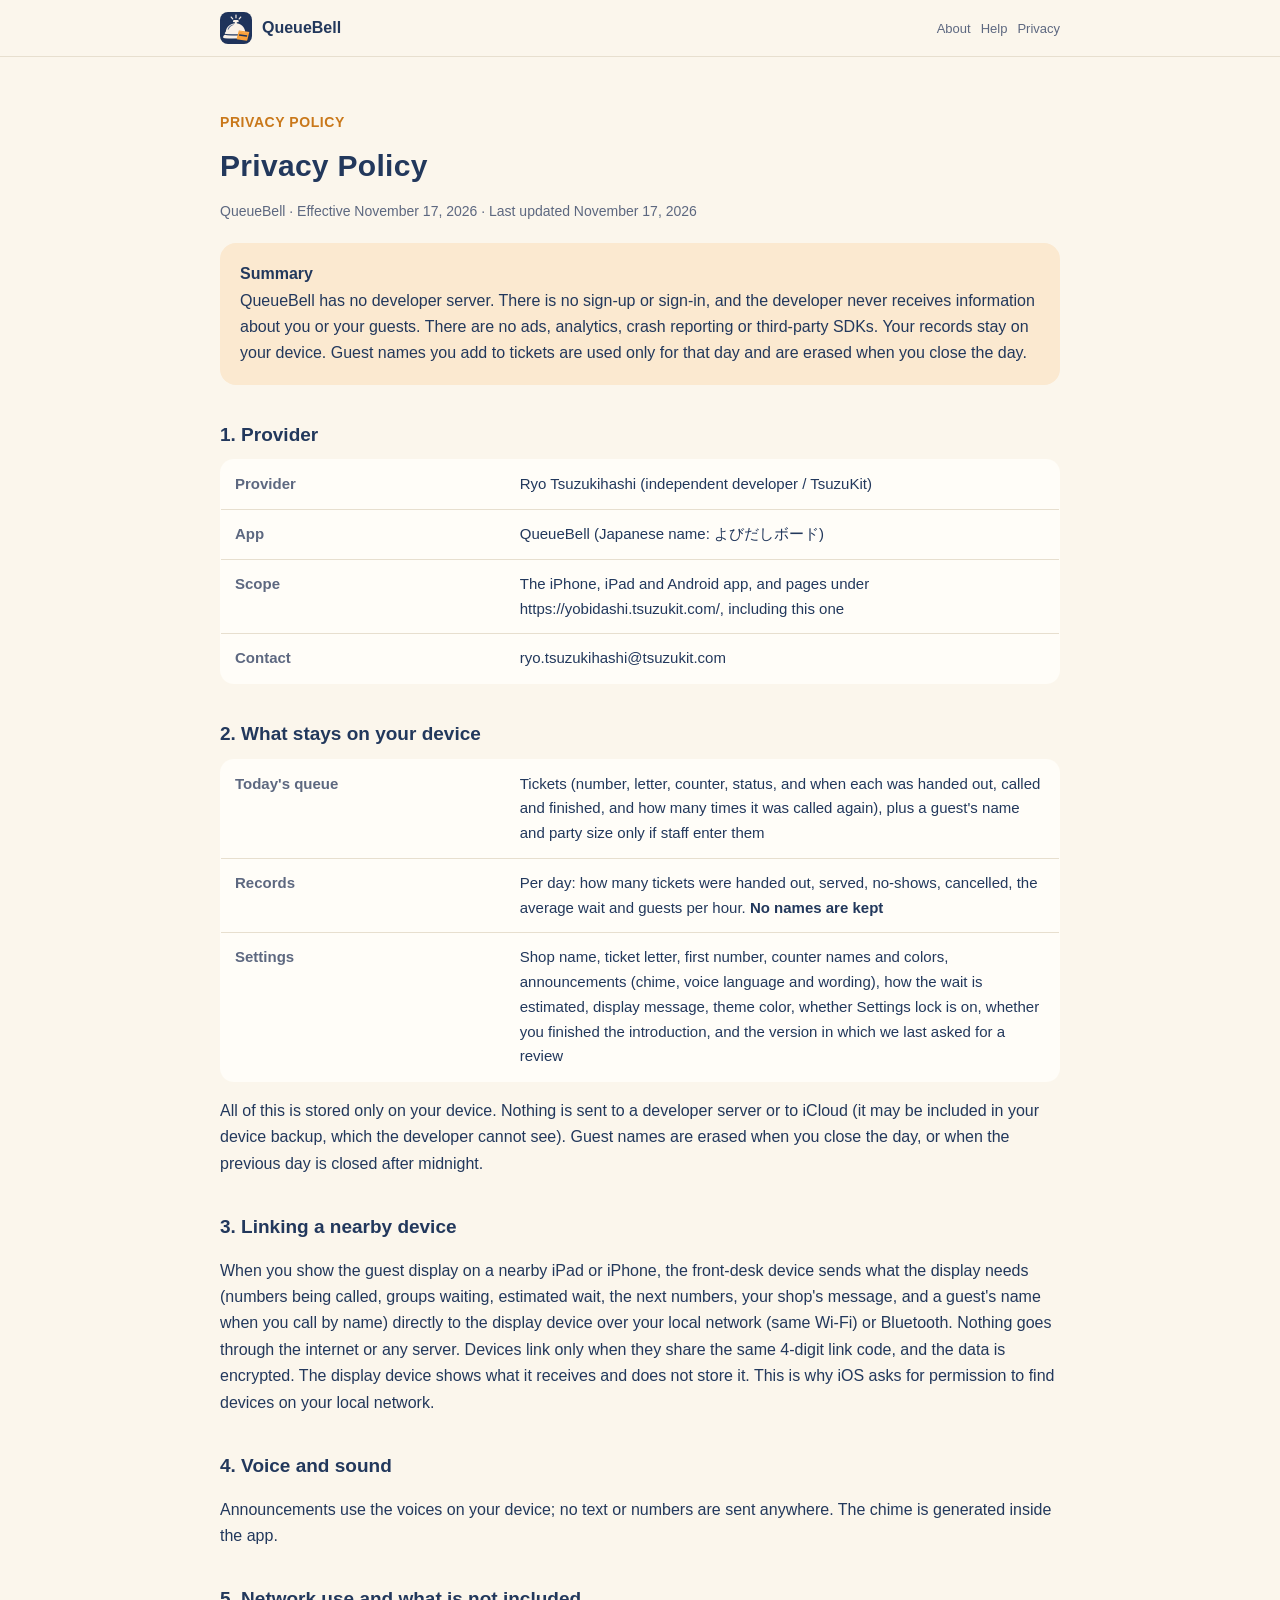
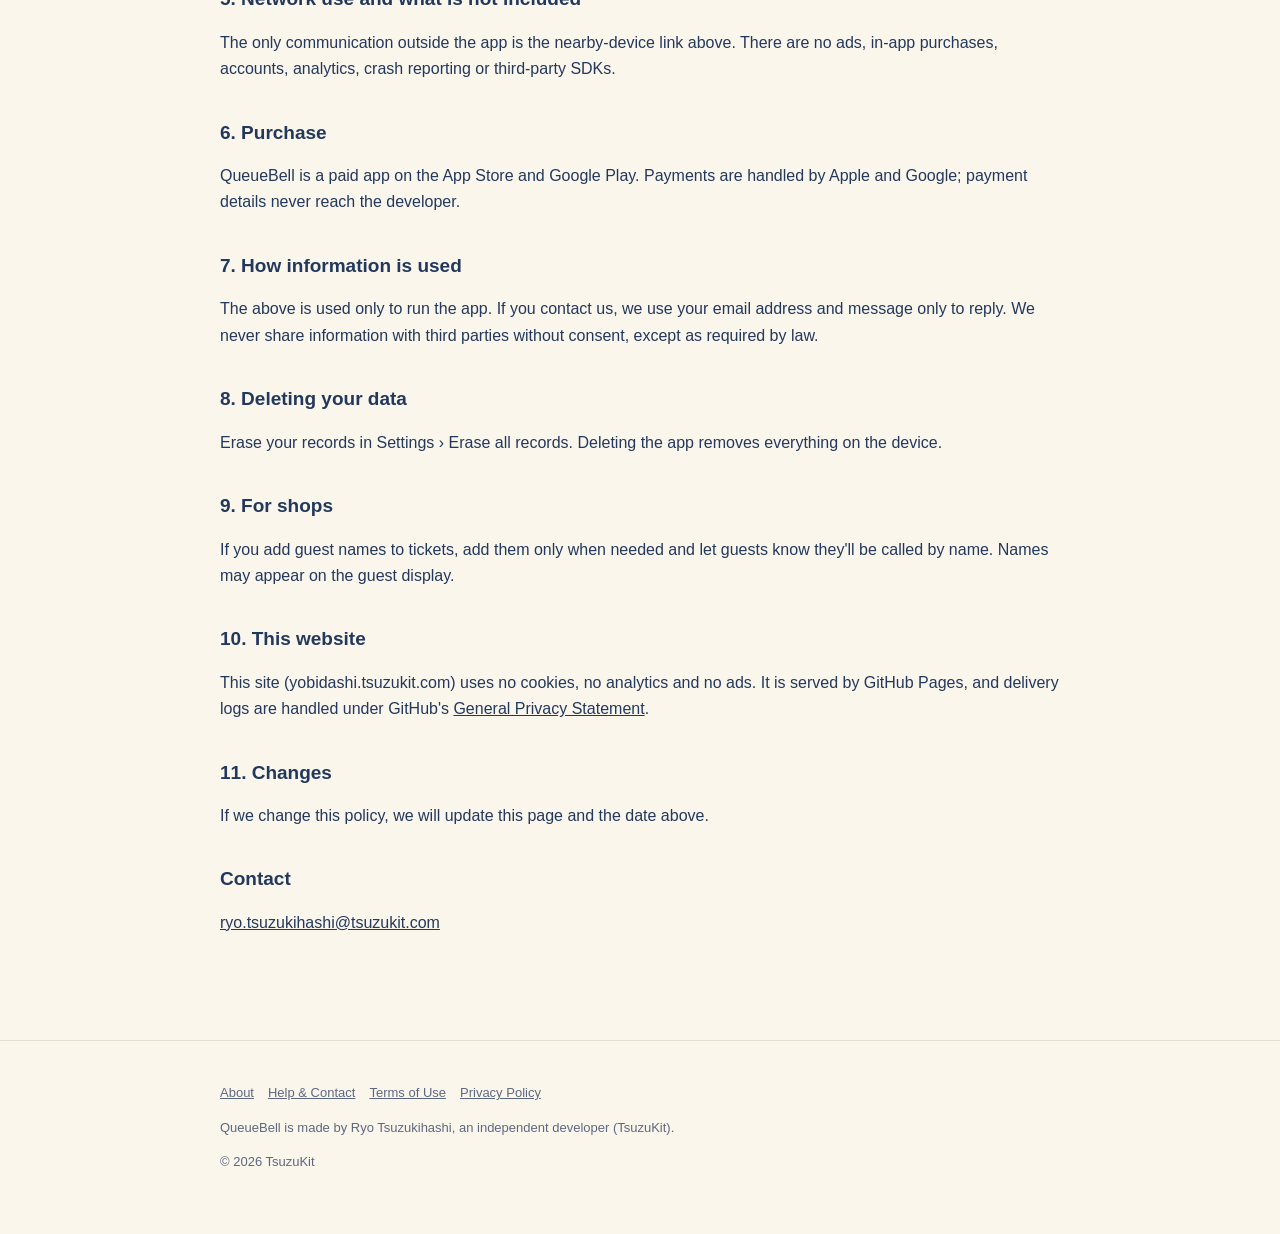
==== privacy.html @ 9e293712 "よびだしボードのサイトを公開" ====
<!DOCTYPE html>
<html lang="ja" data-title-ja="プライバシーポリシー - よびだしボード" data-title-en="Privacy Policy - QueueBell">
<head>
<meta charset="UTF-8">
<meta name="viewport" content="width=device-width, initial-scale=1">
<script>(function(){var l=navigator.languages&&navigator.languages.length?navigator.languages:[navigator.language||"ja"],p="en";for(var i=0;i<l.length;i++){var c=String(l[i]).toLowerCase();if(c.indexOf("ja")===0){p="ja";break}if(c.indexOf("en")===0){p="en";break}}var d=document.documentElement;d.lang=p;var t=d.getAttribute("data-title-"+p);if(t){document.title=t}})();</script>
<title>プライバシーポリシー - よびだしボード</title>
<meta name="description" content="よびだしボードのプライバシーポリシー。開発者は個人情報を集めません。受付の記録は端末の中だけに置き、お客様の名前は受付を締めると消えます。 / Privacy Policy for QueueBell. The developer collects no personal information. Records stay on your device, and guest names are erased when you close the day.">
<meta property="og:title" content="プライバシーポリシー - よびだしボード">
<meta property="og:description" content="よびだしボードのプライバシーポリシー。開発者は個人情報を集めません。受付の記録は端末の中だけに置き、お客様の名前は受付を締めると消えます。">
<meta property="og:type" content="website">
<meta property="og:url" content="https://yobidashi.tsuzukit.com/privacy.html">
<meta property="og:image" content="https://yobidashi.tsuzukit.com/assets/og.jpg">
<link rel="icon" href="assets/icon.png">
<link rel="apple-touch-icon" href="assets/icon.png">
<link rel="stylesheet" href="style.css">
</head>
<body>
<div data-l="ja" lang="ja">
<header class="site"><div class="wrap">
<a class="brand" href="./"><img src="assets/icon.png" alt="" width="32" height="32">よびだしボード</a>
<nav class="site"><a href="./">紹介</a><a href="support.html">使い方</a><a href="privacy.html">プライバシー</a></nav>
</div></header>
<main class="wrap">
<article class="doc">
<p class="eyebrow">PRIVACY POLICY</p>
<h1>プライバシーポリシー</h1>
<p class="meta">よびだしボード／制定日 2026年11月17日／改定日 2026年11月17日</p>
<div class="summary"><strong>このポリシーの要旨</strong><br>よびだしボードは、開発者のサーバーを持たないアプリです。アカウント登録やログインはなく、開発者があなたやお客様の情報を受け取ることはありません。広告、分析ツール、クラッシュを報告する仕組み、外部の会社の SDK は入れていません。受付の記録は端末の中だけに置きます。札に入れたお客様の名前は、その日の受付の中でだけ使い、受付を締めると消えます。</div>
<h2>1. 提供者</h2>
<table>
<tr><th>提供者</th><td>續橋涼（個人開発者 / TsuzuKit）</td></tr>
<tr><th>アプリ名</th><td>よびだしボード（英語名 QueueBell）</td></tr>
<tr><th>対象</th><td>iPhone・iPad・Android 向けアプリと、このページを含む https://yobidashi.tsuzukit.com/ 配下のページ</td></tr>
<tr><th>連絡先</th><td>ryo.tsuzukihashi@tsuzukit.com</td></tr>
</table>
<h2>2. 端末の中で扱うもの</h2>
<table>
<tr><th>その日の受付</th><td>番号札（番号・頭の文字・窓口・状態・出した／呼んだ／済んだ時刻・呼び直した回数）と、スタッフが入れたときだけ、お客様の名前と人数</td></tr>
<tr><th>受付の記録</th><td>日ごとの、出した数・済んだ数・来なかった数・取り消した数・平均の待ち時間・時間帯ごとの人数。<strong>名前は残しません</strong></td></tr>
<tr><th>アプリの設定</th><td>お店の名前、頭の文字、始まりの番号、窓口の名前と色、知らせ方（チャイム・読み上げの言語と言い方）、待ち時間の出し方、表示の一言、テーマの色、設定のロックのオン・オフ、案内を終えたかどうか、レビューのお願いを出した版</td></tr>
</table>
<p>これらは端末の中にだけ保存します。開発者のサーバーや iCloud には送りません（端末のバックアップに入ることはありますが、開発者は見られません）。お客様の名前は、受付を締めたとき、または日をまたいで前の日の受付が締まったときに消えます。</p>
<h2>3. 近くの端末とのつながり</h2>
<p>お客様向けの表示を近くの iPad・iPhone に出すとき、受付の端末から表示の端末へ、ローカルネットワーク（同じ Wi-Fi）または Bluetooth で、表示に要る中身（呼んでいる番号・待っている組数・目安の時間・次の番号・お店の一言、名前で呼ぶときは名前）を直接送ります。インターネットやサーバーは通りません。4けたの「つなぐ番号」が同じ端末とだけつながり、送る中身は暗号化しています。表示の端末は受け取った中身を映すだけで、保存しません。iOS が「ローカルネットワーク上のデバイスの検出」の許可を求めるのは、このためです。</p>
<h2>4. 読み上げと音</h2>
<p>読み上げは端末の中の音声で行い、文や番号を外へ送りません。チャイムはアプリの中で作った音です。</p>
<h2>5. 通信と、入れていないもの</h2>
<p>本アプリが外と通信するのは、上の「近くの端末とのつながり」だけです。広告・アプリ内課金・アカウント登録・分析ツール・クラッシュの報告・外部の会社の SDK は入れていません。</p>
<h2>6. 購入</h2>
<p>本アプリは App Store と Google Play の有料アプリです。お支払いは Apple・Google が処理し、支払いの情報は開発者には届きません。</p>
<h2>7. 情報を使う目的</h2>
<p>上のものは、アプリを動かすためだけに使います。お問い合わせをいただいたときは、メールアドレスと内容をお返事のためだけに使います。法令にもとづく場合を除き、本人の同意なく第三者に渡すことはありません。</p>
<h2>8. 消したいとき</h2>
<p>受付の記録は、アプリの「設定」→「記録を全部消す」で消せます。アプリを消すと、端末の中のものはすべて消えます。</p>
<h2>9. お店で使う方へ</h2>
<p>お客様の名前を札に入れて呼ぶときは、必要なときだけ入れ、お客様に名前で呼ぶことを伝えてください。お客様向けの表示に名前が出ることがあります。</p>
<h2>10. このウェブサイトについて</h2>
<p>このサイト（yobidashi.tsuzukit.com）は、Cookie も、アクセスを計測する仕組みも、広告も使っていません。サイトは GitHub Pages で配信しており、配信の記録は GitHub の <a href="https://docs.github.com/ja/site-policy/privacy-policies/github-general-privacy-statement">プライバシーについての声明</a> に沿って扱われます。</p>
<h2>11. 改定</h2>
<p>このポリシーを変えるときは、このページを書きかえ、上の改定日を新しくします。</p>
<h2>お問い合わせ</h2>
<p><a href="mailto:ryo.tsuzukihashi@tsuzukit.com">ryo.tsuzukihashi@tsuzukit.com</a></p>
</article>
</main>
<footer class="site"><div class="wrap">
<p><a href="./">紹介</a><a href="support.html">使い方とお問い合わせ</a><a href="terms.html">利用規約</a><a href="privacy.html">プライバシーポリシー</a></p>
<p>よびだしボードは、個人開発者の續橋涼（TsuzuKit）が作っているアプリです。</p>
<p>© 2026 TsuzuKit</p>
</div></footer>
</div>
<div data-l="en" lang="en">
<header class="site"><div class="wrap">
<a class="brand" href="./"><img src="assets/icon.png" alt="" width="32" height="32">QueueBell</a>
<nav class="site"><a href="./">About</a><a href="support.html">Help</a><a href="privacy.html">Privacy</a></nav>
</div></header>
<main class="wrap">
<article class="doc">
<p class="eyebrow">PRIVACY POLICY</p>
<h1>Privacy Policy</h1>
<p class="meta">QueueBell · Effective November 17, 2026 · Last updated November 17, 2026</p>
<div class="summary"><strong>Summary</strong><br>QueueBell has no developer server. There is no sign-up or sign-in, and the developer never receives information about you or your guests. There are no ads, analytics, crash reporting or third-party SDKs. Your records stay on your device. Guest names you add to tickets are used only for that day and are erased when you close the day.</div>
<h2>1. Provider</h2>
<table>
<tr><th>Provider</th><td>Ryo Tsuzukihashi (independent developer / TsuzuKit)</td></tr>
<tr><th>App</th><td>QueueBell (Japanese name: よびだしボード)</td></tr>
<tr><th>Scope</th><td>The iPhone, iPad and Android app, and pages under https://yobidashi.tsuzukit.com/, including this one</td></tr>
<tr><th>Contact</th><td>ryo.tsuzukihashi@tsuzukit.com</td></tr>
</table>
<h2>2. What stays on your device</h2>
<table>
<tr><th>Today's queue</th><td>Tickets (number, letter, counter, status, and when each was handed out, called and finished, and how many times it was called again), plus a guest's name and party size only if staff enter them</td></tr>
<tr><th>Records</th><td>Per day: how many tickets were handed out, served, no-shows, cancelled, the average wait and guests per hour. <strong>No names are kept</strong></td></tr>
<tr><th>Settings</th><td>Shop name, ticket letter, first number, counter names and colors, announcements (chime, voice language and wording), how the wait is estimated, display message, theme color, whether Settings lock is on, whether you finished the introduction, and the version in which we last asked for a review</td></tr>
</table>
<p>All of this is stored only on your device. Nothing is sent to a developer server or to iCloud (it may be included in your device backup, which the developer cannot see). Guest names are erased when you close the day, or when the previous day is closed after midnight.</p>
<h2>3. Linking a nearby device</h2>
<p>When you show the guest display on a nearby iPad or iPhone, the front-desk device sends what the display needs (numbers being called, groups waiting, estimated wait, the next numbers, your shop's message, and a guest's name when you call by name) directly to the display device over your local network (same Wi-Fi) or Bluetooth. Nothing goes through the internet or any server. Devices link only when they share the same 4-digit link code, and the data is encrypted. The display device shows what it receives and does not store it. This is why iOS asks for permission to find devices on your local network.</p>
<h2>4. Voice and sound</h2>
<p>Announcements use the voices on your device; no text or numbers are sent anywhere. The chime is generated inside the app.</p>
<h2>5. Network use and what is not included</h2>
<p>The only communication outside the app is the nearby-device link above. There are no ads, in-app purchases, accounts, analytics, crash reporting or third-party SDKs.</p>
<h2>6. Purchase</h2>
<p>QueueBell is a paid app on the App Store and Google Play. Payments are handled by Apple and Google; payment details never reach the developer.</p>
<h2>7. How information is used</h2>
<p>The above is used only to run the app. If you contact us, we use your email address and message only to reply. We never share information with third parties without consent, except as required by law.</p>
<h2>8. Deleting your data</h2>
<p>Erase your records in Settings › Erase all records. Deleting the app removes everything on the device.</p>
<h2>9. For shops</h2>
<p>If you add guest names to tickets, add them only when needed and let guests know they'll be called by name. Names may appear on the guest display.</p>
<h2>10. This website</h2>
<p>This site (yobidashi.tsuzukit.com) uses no cookies, no analytics and no ads. It is served by GitHub Pages, and delivery logs are handled under GitHub's <a href="https://docs.github.com/en/site-policy/privacy-policies/github-general-privacy-statement">General Privacy Statement</a>.</p>
<h2>11. Changes</h2>
<p>If we change this policy, we will update this page and the date above.</p>
<h2>Contact</h2>
<p><a href="mailto:ryo.tsuzukihashi@tsuzukit.com">ryo.tsuzukihashi@tsuzukit.com</a></p>
</article>
</main>
<footer class="site"><div class="wrap">
<p><a href="./">About</a><a href="support.html">Help & Contact</a><a href="terms.html">Terms of Use</a><a href="privacy.html">Privacy Policy</a></p>
<p>QueueBell is made by Ryo Tsuzukihashi, an independent developer (TsuzuKit).</p>
<p>© 2026 TsuzuKit</p>
</div></footer>
</div>
</body>
</html>
---- style.css ----
/* よびだしボード — 生成りの地・藍の文字・山吹の札（アプリの Theme と同じ。山吹はいちばん押すものと、呼んでいる番号だけ） */
:root {
  --paper: #fbf6ec; --card: #fffdf8; --ink: #22385c; --sub: #5d6880; --line: #e7dfcf;
  --vermilion: #c9781a; --vermilion-soft: #fbe9d0; --navy: #22385c; --correct: #23794b;
}
@media (prefers-color-scheme: dark) {
  :root { --paper: #111318; --card: #1b1e25; --ink: #e9edf5; --sub: #a6aec0; --line: #2c313b;
    --vermilion: #f2a541; --vermilion-soft: #3a2c16; --navy: #9fb6dc; --correct: #6fd39a; }
}
* { box-sizing: border-box; }
html { -webkit-text-size-adjust: 100%; }
body { margin: 0; background: var(--paper); color: var(--ink); line-height: 1.8;
  font-family: -apple-system, BlinkMacSystemFont, "Hiragino Sans", "Hiragino Kaku Gothic ProN", "Noto Sans JP", sans-serif; }
a { color: var(--navy); }
.wrap { max-width: 880px; margin: 0 auto; padding: 0 20px; }
header.site { border-bottom: 1px solid var(--line); background: var(--paper); position: sticky; top: 0; z-index: 5; }
header.site .wrap { display: flex; align-items: center; gap: 16px; min-height: 56px; }
.brand { display: flex; align-items: center; gap: 10px; font-weight: 800; text-decoration: none; color: var(--ink); margin-right: auto; }
.brand img { width: 32px; height: 32px; border-radius: 8px; }
nav.site a { font-size: 14px; text-decoration: none; color: var(--sub); margin-left: 14px; white-space: nowrap; }
nav.site a:hover { color: var(--ink); }
.hero { padding: 56px 0 40px; display: grid; gap: 32px; align-items: center; }
@media (min-width: 760px) { .hero { grid-template-columns: 1.1fr 0.9fr; } }
.eyebrow { color: var(--vermilion); font-weight: 700; font-size: 14px; letter-spacing: 0.04em; }
h1 { font-size: clamp(30px, 6vw, 46px); line-height: 1.35; margin: 8px 0 16px; letter-spacing: 0.01em; }
h2 { font-size: 24px; margin: 56px 0 16px; line-height: 1.5; }
h3 { font-size: 17px; margin: 0 0 6px; }
.lead { font-size: 17px; color: var(--sub); }
.cta { display: inline-block; margin-top: 20px; background: var(--vermilion); color: #ffffff; font-weight: 700; text-decoration: none;
  padding: 14px 26px; border-radius: 16px; }
.note { font-size: 13px; color: var(--sub); }
.hero img { width: 100%; max-width: 320px; height: auto; justify-self: center; }
.grid { display: grid; gap: 14px; }
@media (min-width: 700px) { .grid.two { grid-template-columns: 1fr 1fr; } .grid.three { grid-template-columns: repeat(3, 1fr); } }
.card { background: var(--card); border: 1px solid var(--line); border-radius: 18px; padding: 20px; }
.card.em { background: var(--vermilion-soft); border-color: transparent; }
.steps { counter-reset: step; }
.steps .card { position: relative; padding-left: 62px; }
.steps .card::before { counter-increment: step; content: counter(step); position: absolute; left: 18px; top: 18px; width: 32px; height: 32px;
  border-radius: 50%; border: 2.5px solid var(--vermilion); color: var(--vermilion); font-weight: 800; display: grid; place-items: center; }
table { width: 100%; border-collapse: collapse; background: var(--card); border: 1px solid var(--line); border-radius: 14px; overflow: hidden; }
th, td { text-align: left; padding: 12px 14px; border-bottom: 1px solid var(--line); vertical-align: top; font-size: 15px; }
th { width: 34%; color: var(--sub); font-weight: 600; }
tr:last-child th, tr:last-child td { border-bottom: none; }
.doc { padding: 40px 0 24px; }
.doc h1 { font-size: 30px; }
.doc h2 { font-size: 19px; margin: 36px 0 10px; }
.doc .meta { color: var(--sub); font-size: 14px; }
.doc .summary { background: var(--vermilion-soft); border-radius: 16px; padding: 18px 20px; margin: 20px 0; }
details { background: var(--card); border: 1px solid var(--line); border-radius: 14px; padding: 14px 18px; }
details + details { margin-top: 10px; }
summary { font-weight: 700; cursor: pointer; }
footer.site { border-top: 1px solid var(--line); margin-top: 64px; padding: 28px 0 48px; color: var(--sub); font-size: 13px; }
footer.site a { color: var(--sub); margin-right: 14px; }
.qid { font-family: ui-monospace, SFMono-Regular, Menlo, monospace; background: var(--card); border: 1px solid var(--line);
  border-radius: 8px; padding: 2px 8px; }
/* 端末の言語に合うほうだけ見せる（build.py が両方を1ページに入れる） */
html[lang="ja"] [data-l="en"], html[lang="en"] [data-l="ja"] { display: none; }
[lang="en"] { line-height: 1.65; }
[lang="en"] h1 { line-height: 1.2; }
[lang="en"] nav.site a { font-size: 13px; margin-left: 10px; }
@media (max-width: 480px) { nav.site a { font-size: 12px; margin-left: 8px; } header.site .wrap { gap: 4px; } .brand { gap: 7px; font-size: 15px; } }
.brand { white-space: nowrap; flex-shrink: 0; }
/* 幅の狭い画面では、上の帯の「紹介」を出さない（左のアプリ名が同じ行き先） */
@media (max-width: 480px) { nav.site a:first-child { display: none; } }
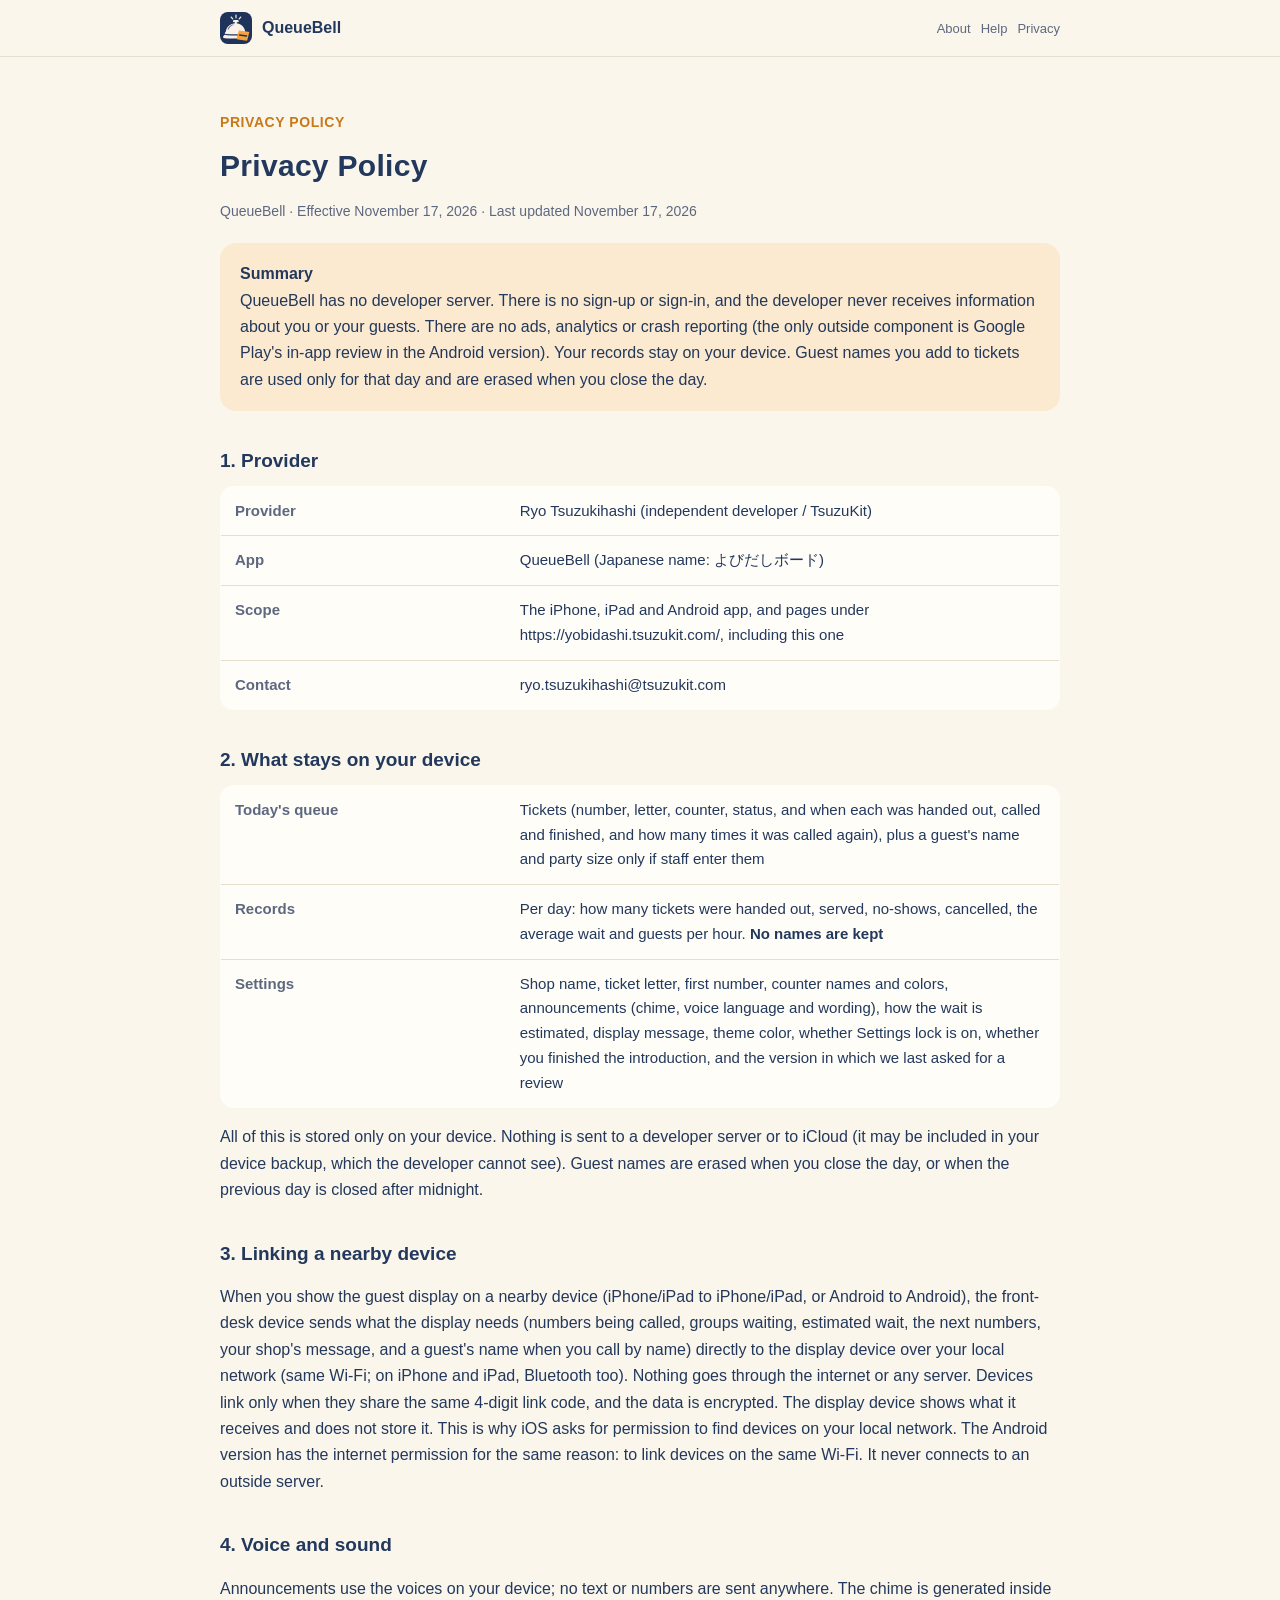
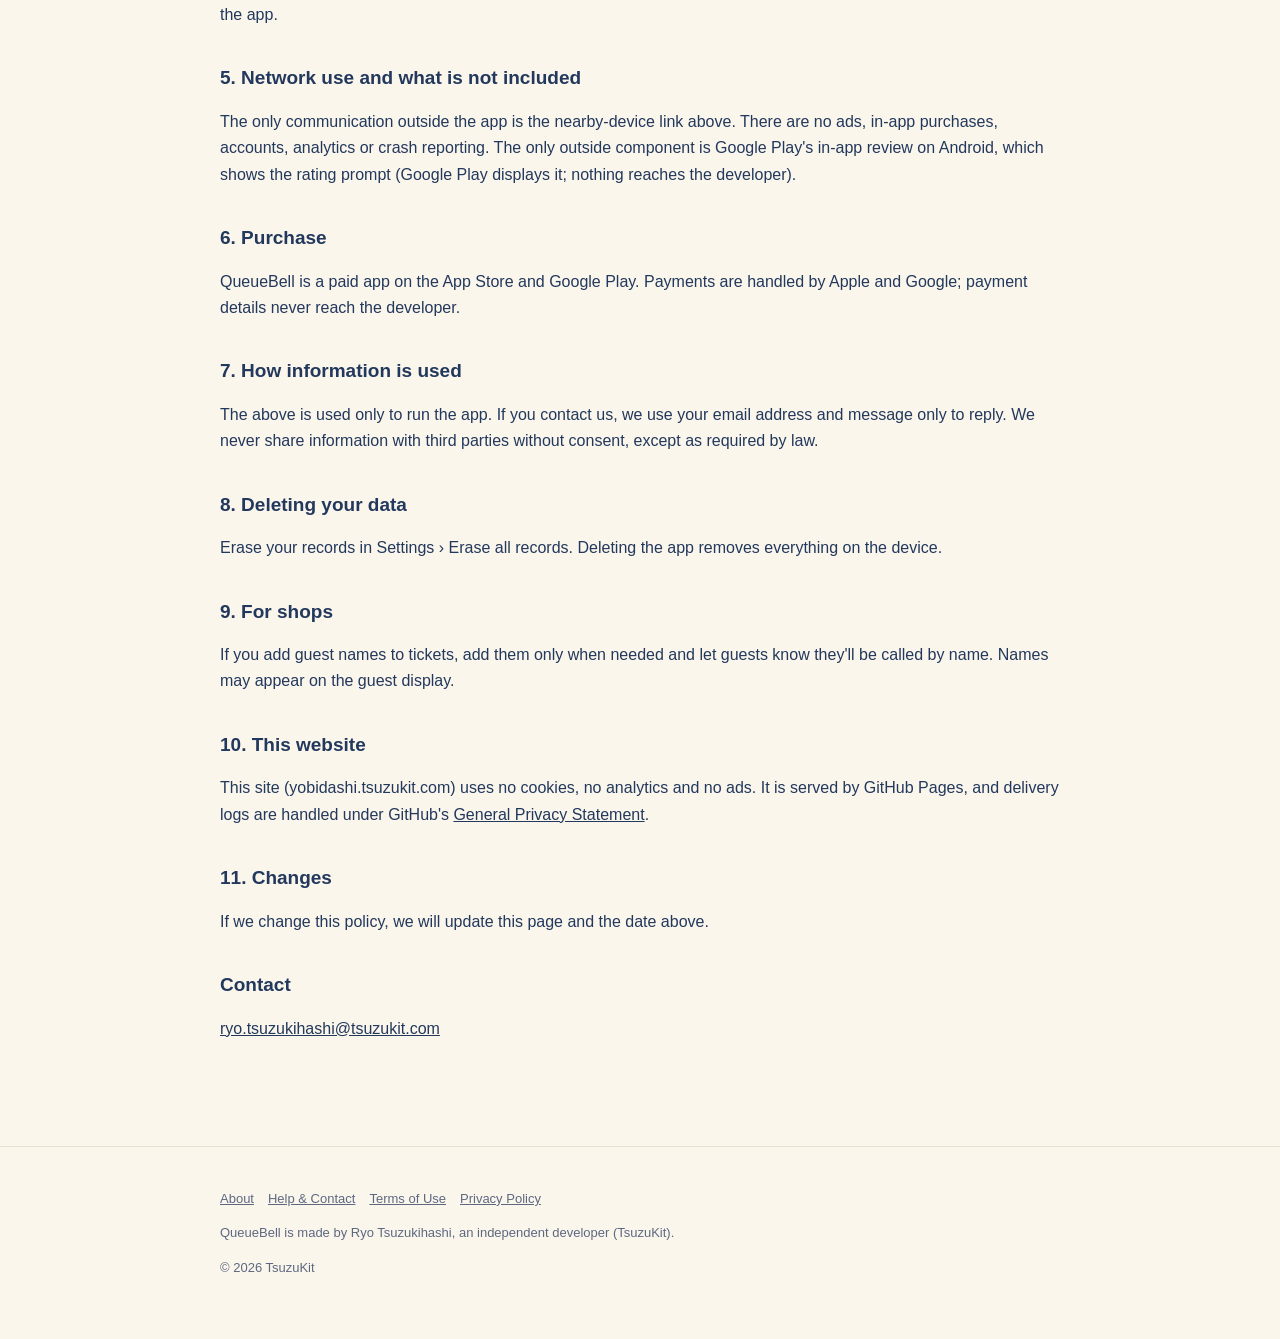
==== commit d81ae7dd: "Android どうしのつながりと、Android の権限・アプリ内レビューの部品をプライバシーと使い方に書く" ====
--- a/privacy.html
+++ b/privacy.html
@@ -26,7 +26,7 @@
 <p class="eyebrow">PRIVACY POLICY</p>
 <h1>プライバシーポリシー</h1>
 <p class="meta">よびだしボード／制定日 2026年11月17日／改定日 2026年11月17日</p>
-<div class="summary"><strong>このポリシーの要旨</strong><br>よびだしボードは、開発者のサーバーを持たないアプリです。アカウント登録やログインはなく、開発者があなたやお客様の情報を受け取ることはありません。広告、分析ツール、クラッシュを報告する仕組み、外部の会社の SDK は入れていません。受付の記録は端末の中だけに置きます。札に入れたお客様の名前は、その日の受付の中でだけ使い、受付を締めると消えます。</div>
+<div class="summary"><strong>このポリシーの要旨</strong><br>よびだしボードは、開発者のサーバーを持たないアプリです。アカウント登録やログインはなく、開発者があなたやお客様の情報を受け取ることはありません。広告、分析ツール、クラッシュを報告する仕組みは入れていません（外部の部品は、Android 版の Google Play のアプリ内レビューだけです）。受付の記録は端末の中だけに置きます。札に入れたお客様の名前は、その日の受付の中でだけ使い、受付を締めると消えます。</div>
 <h2>1. 提供者</h2>
 <table>
 <tr><th>提供者</th><td>續橋涼（個人開発者 / TsuzuKit）</td></tr>
@@ -42,11 +42,11 @@
 </table>
 <p>これらは端末の中にだけ保存します。開発者のサーバーや iCloud には送りません（端末のバックアップに入ることはありますが、開発者は見られません）。お客様の名前は、受付を締めたとき、または日をまたいで前の日の受付が締まったときに消えます。</p>
 <h2>3. 近くの端末とのつながり</h2>
-<p>お客様向けの表示を近くの iPad・iPhone に出すとき、受付の端末から表示の端末へ、ローカルネットワーク（同じ Wi-Fi）または Bluetooth で、表示に要る中身（呼んでいる番号・待っている組数・目安の時間・次の番号・お店の一言、名前で呼ぶときは名前）を直接送ります。インターネットやサーバーは通りません。4けたの「つなぐ番号」が同じ端末とだけつながり、送る中身は暗号化しています。表示の端末は受け取った中身を映すだけで、保存しません。iOS が「ローカルネットワーク上のデバイスの検出」の許可を求めるのは、このためです。</p>
+<p>お客様向けの表示を近くの端末（iPhone・iPad どうし、または Android どうし）に出すとき、受付の端末から表示の端末へ、ローカルネットワーク（同じ Wi-Fi。iPhone・iPad では Bluetooth も）で、表示に要る中身（呼んでいる番号・待っている組数・目安の時間・次の番号・お店の一言、名前で呼ぶときは名前）を直接送ります。インターネットやサーバーは通りません。4けたの「つなぐ番号」が同じ端末とだけつながり、送る中身は暗号化しています。表示の端末は受け取った中身を映すだけで、保存しません。iOS が「ローカルネットワーク上のデバイスの検出」の許可を求めるのは、このためです。Android 版がインターネットの権限を持つのも、同じ Wi-Fi の上の端末どうしでつなぐためで、外のサーバーにはつなぎません。</p>
 <h2>4. 読み上げと音</h2>
 <p>読み上げは端末の中の音声で行い、文や番号を外へ送りません。チャイムはアプリの中で作った音です。</p>
 <h2>5. 通信と、入れていないもの</h2>
-<p>本アプリが外と通信するのは、上の「近くの端末とのつながり」だけです。広告・アプリ内課金・アカウント登録・分析ツール・クラッシュの報告・外部の会社の SDK は入れていません。</p>
+<p>本アプリが外と通信するのは、上の「近くの端末とのつながり」だけです。広告・アプリ内課金・アカウント登録・分析ツール・クラッシュの報告は入れていません。外部の部品は、Android 版で評価のお願いの枠を出すための Google Play のアプリ内レビューだけです（Google Play が表示し、開発者には何も届きません）。</p>
 <h2>6. 購入</h2>
 <p>本アプリは App Store と Google Play の有料アプリです。お支払いは Apple・Google が処理し、支払いの情報は開発者には届きません。</p>
 <h2>7. 情報を使う目的</h2>
@@ -79,7 +79,7 @@
 <p class="eyebrow">PRIVACY POLICY</p>
 <h1>Privacy Policy</h1>
 <p class="meta">QueueBell · Effective November 17, 2026 · Last updated November 17, 2026</p>
-<div class="summary"><strong>Summary</strong><br>QueueBell has no developer server. There is no sign-up or sign-in, and the developer never receives information about you or your guests. There are no ads, analytics, crash reporting or third-party SDKs. Your records stay on your device. Guest names you add to tickets are used only for that day and are erased when you close the day.</div>
+<div class="summary"><strong>Summary</strong><br>QueueBell has no developer server. There is no sign-up or sign-in, and the developer never receives information about you or your guests. There are no ads, analytics or crash reporting (the only outside component is Google Play's in-app review in the Android version). Your records stay on your device. Guest names you add to tickets are used only for that day and are erased when you close the day.</div>
 <h2>1. Provider</h2>
 <table>
 <tr><th>Provider</th><td>Ryo Tsuzukihashi (independent developer / TsuzuKit)</td></tr>
@@ -95,11 +95,11 @@
 </table>
 <p>All of this is stored only on your device. Nothing is sent to a developer server or to iCloud (it may be included in your device backup, which the developer cannot see). Guest names are erased when you close the day, or when the previous day is closed after midnight.</p>
 <h2>3. Linking a nearby device</h2>
-<p>When you show the guest display on a nearby iPad or iPhone, the front-desk device sends what the display needs (numbers being called, groups waiting, estimated wait, the next numbers, your shop's message, and a guest's name when you call by name) directly to the display device over your local network (same Wi-Fi) or Bluetooth. Nothing goes through the internet or any server. Devices link only when they share the same 4-digit link code, and the data is encrypted. The display device shows what it receives and does not store it. This is why iOS asks for permission to find devices on your local network.</p>
+<p>When you show the guest display on a nearby device (iPhone/iPad to iPhone/iPad, or Android to Android), the front-desk device sends what the display needs (numbers being called, groups waiting, estimated wait, the next numbers, your shop's message, and a guest's name when you call by name) directly to the display device over your local network (same Wi-Fi; on iPhone and iPad, Bluetooth too). Nothing goes through the internet or any server. Devices link only when they share the same 4-digit link code, and the data is encrypted. The display device shows what it receives and does not store it. This is why iOS asks for permission to find devices on your local network. The Android version has the internet permission for the same reason: to link devices on the same Wi-Fi. It never connects to an outside server.</p>
 <h2>4. Voice and sound</h2>
 <p>Announcements use the voices on your device; no text or numbers are sent anywhere. The chime is generated inside the app.</p>
 <h2>5. Network use and what is not included</h2>
-<p>The only communication outside the app is the nearby-device link above. There are no ads, in-app purchases, accounts, analytics, crash reporting or third-party SDKs.</p>
+<p>The only communication outside the app is the nearby-device link above. There are no ads, in-app purchases, accounts, analytics or crash reporting. The only outside component is Google Play's in-app review on Android, which shows the rating prompt (Google Play displays it; nothing reaches the developer).</p>
 <h2>6. Purchase</h2>
 <p>QueueBell is a paid app on the App Store and Google Play. Payments are handled by Apple and Google; payment details never reach the developer.</p>
 <h2>7. How information is used</h2>
